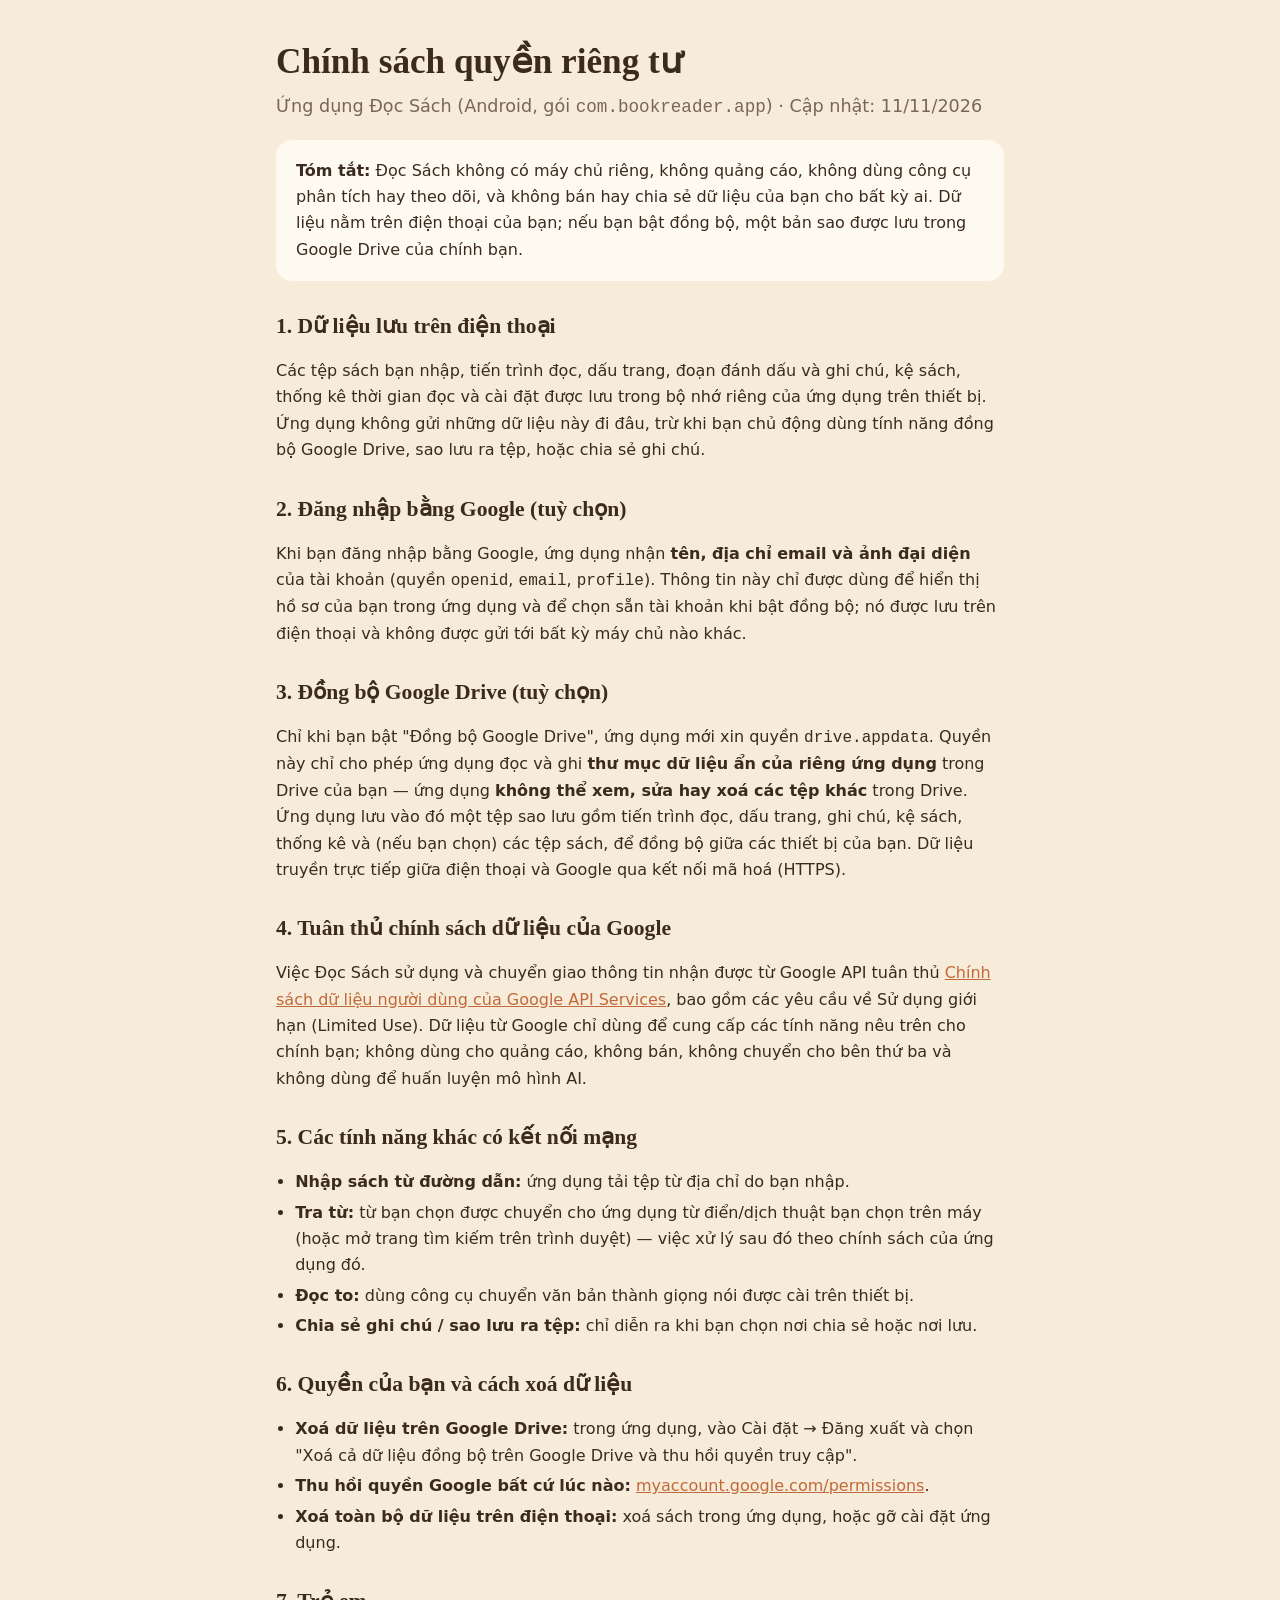
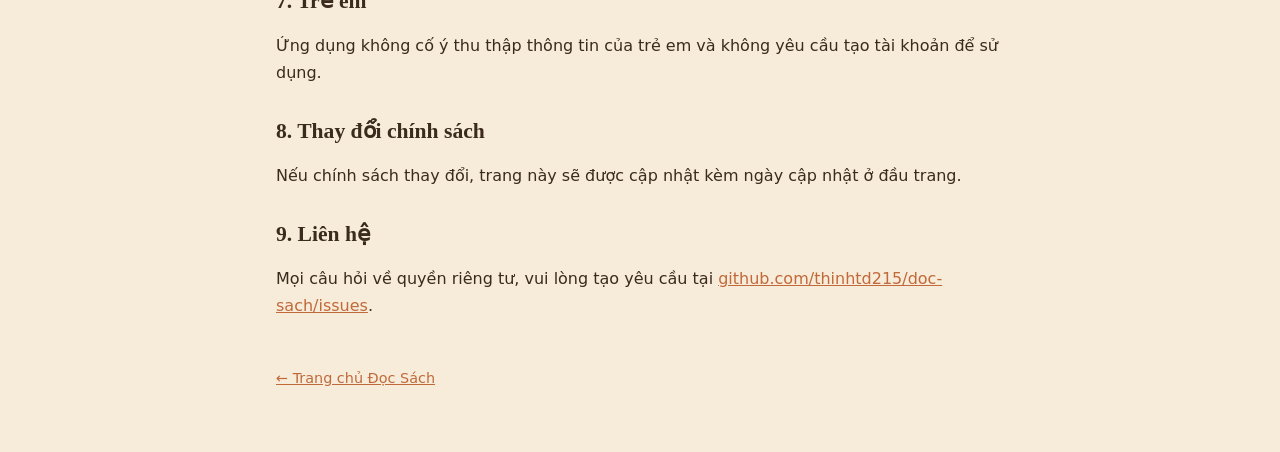
==== privacy.html @ 80319d90 "Add Đọc Sách homepage and privacy policy Co-Authored-By: Claude Opus 5.5 <noreply@anthropic.com> Cla" ====
<!doctype html>
<html lang="vi">
<head>
  <meta charset="utf-8">
  <meta name="viewport" content="width=device-width, initial-scale=1">
  <title>Chính sách quyền riêng tư — Đọc Sách</title>
  <link rel="stylesheet" href="style.css">
</head>
<body>
<main>
  <h1>Chính sách quyền riêng tư</h1>
  <p class="lead">Ứng dụng Đọc Sách (Android, gói <code>com.bookreader.app</code>) · Cập nhật: 11/11/2026</p>

  <div class="card">
    <strong>Tóm tắt:</strong> Đọc Sách không có máy chủ riêng, không quảng cáo, không dùng công cụ phân tích hay theo dõi,
    và không bán hay chia sẻ dữ liệu của bạn cho bất kỳ ai. Dữ liệu nằm trên điện thoại của bạn; nếu bạn bật đồng bộ,
    một bản sao được lưu trong Google Drive của chính bạn.
  </div>

  <h2>1. Dữ liệu lưu trên điện thoại</h2>
  <p>Các tệp sách bạn nhập, tiến trình đọc, dấu trang, đoạn đánh dấu và ghi chú, kệ sách, thống kê thời gian đọc và cài đặt
     được lưu trong bộ nhớ riêng của ứng dụng trên thiết bị. Ứng dụng không gửi những dữ liệu này đi đâu, trừ khi bạn chủ động
     dùng tính năng đồng bộ Google Drive, sao lưu ra tệp, hoặc chia sẻ ghi chú.</p>

  <h2>2. Đăng nhập bằng Google (tuỳ chọn)</h2>
  <p>Khi bạn đăng nhập bằng Google, ứng dụng nhận <strong>tên, địa chỉ email và ảnh đại diện</strong> của tài khoản
     (quyền <code>openid</code>, <code>email</code>, <code>profile</code>). Thông tin này chỉ được dùng để hiển thị hồ sơ
     của bạn trong ứng dụng và để chọn sẵn tài khoản khi bật đồng bộ; nó được lưu trên điện thoại và không được gửi tới
     bất kỳ máy chủ nào khác.</p>

  <h2>3. Đồng bộ Google Drive (tuỳ chọn)</h2>
  <p>Chỉ khi bạn bật "Đồng bộ Google Drive", ứng dụng mới xin quyền <code>drive.appdata</code>. Quyền này chỉ cho phép
     ứng dụng đọc và ghi <strong>thư mục dữ liệu ẩn của riêng ứng dụng</strong> trong Drive của bạn — ứng dụng
     <strong>không thể xem, sửa hay xoá các tệp khác</strong> trong Drive. Ứng dụng lưu vào đó một tệp sao lưu gồm tiến
     trình đọc, dấu trang, ghi chú, kệ sách, thống kê và (nếu bạn chọn) các tệp sách, để đồng bộ giữa các thiết bị của bạn.
     Dữ liệu truyền trực tiếp giữa điện thoại và Google qua kết nối mã hoá (HTTPS).</p>

  <h2>4. Tuân thủ chính sách dữ liệu của Google</h2>
  <p>Việc Đọc Sách sử dụng và chuyển giao thông tin nhận được từ Google API tuân thủ
     <a href="https://developers.google.com/terms/api-services-user-data-policy">Chính sách dữ liệu người dùng của Google API Services</a>,
     bao gồm các yêu cầu về Sử dụng giới hạn (Limited Use). Dữ liệu từ Google chỉ dùng để cung cấp các tính năng nêu trên
     cho chính bạn; không dùng cho quảng cáo, không bán, không chuyển cho bên thứ ba và không dùng để huấn luyện mô hình AI.</p>

  <h2>5. Các tính năng khác có kết nối mạng</h2>
  <ul>
    <li><strong>Nhập sách từ đường dẫn:</strong> ứng dụng tải tệp từ địa chỉ do bạn nhập.</li>
    <li><strong>Tra từ:</strong> từ bạn chọn được chuyển cho ứng dụng từ điển/dịch thuật bạn chọn trên máy (hoặc mở trang
        tìm kiếm trên trình duyệt) — việc xử lý sau đó theo chính sách của ứng dụng đó.</li>
    <li><strong>Đọc to:</strong> dùng công cụ chuyển văn bản thành giọng nói được cài trên thiết bị.</li>
    <li><strong>Chia sẻ ghi chú / sao lưu ra tệp:</strong> chỉ diễn ra khi bạn chọn nơi chia sẻ hoặc nơi lưu.</li>
  </ul>

  <h2>6. Quyền của bạn và cách xoá dữ liệu</h2>
  <ul>
    <li><strong>Xoá dữ liệu trên Google Drive:</strong> trong ứng dụng, vào Cài đặt → Đăng xuất và chọn
        "Xoá cả dữ liệu đồng bộ trên Google Drive và thu hồi quyền truy cập".</li>
    <li><strong>Thu hồi quyền Google bất cứ lúc nào:</strong>
        <a href="https://myaccount.google.com/permissions">myaccount.google.com/permissions</a>.</li>
    <li><strong>Xoá toàn bộ dữ liệu trên điện thoại:</strong> xoá sách trong ứng dụng, hoặc gỡ cài đặt ứng dụng.</li>
  </ul>

  <h2>7. Trẻ em</h2>
  <p>Ứng dụng không cố ý thu thập thông tin của trẻ em và không yêu cầu tạo tài khoản để sử dụng.</p>

  <h2>8. Thay đổi chính sách</h2>
  <p>Nếu chính sách thay đổi, trang này sẽ được cập nhật kèm ngày cập nhật ở đầu trang.</p>

  <h2>9. Liên hệ</h2>
  <p>Mọi câu hỏi về quyền riêng tư, vui lòng tạo yêu cầu tại
     <a href="https://github.com/thinhtd215/doc-sach/issues">github.com/thinhtd215/doc-sach/issues</a>.</p>

  <footer><a href="index.html">← Trang chủ Đọc Sách</a></footer>
</main>
</body>
</html>
---- style.css ----
:root { --bg:#f6ecd9; --card:#fffaf1; --ink:#3b2a1e; --muted:#7a6656; --accent:#c1693a; }
@media (prefers-color-scheme: dark) { :root { --bg:#1f1a15; --card:#2a231c; --ink:#efe4d4; --muted:#b3a290; --accent:#e08a57; } }
* { box-sizing: border-box; }
body { margin:0; background:var(--bg); color:var(--ink); font:16px/1.65 system-ui, -apple-system, "Segoe UI", Roboto, sans-serif; }
main { max-width:760px; margin:0 auto; padding:40px 16px 64px; }
h1, h2 { font-family: Georgia, "Times New Roman", serif; line-height:1.25; }
h1 { font-size:2.2rem; margin:0 0 8px; }
h2 { font-size:1.35rem; margin-top:32px; }
a { color:var(--accent); }
.lead { color:var(--muted); font-size:1.1rem; margin-top:0; }
.card { background:var(--card); border-radius:16px; padding:18px 20px; margin:16px 0; }
ul { padding-left:1.2rem; }
li { margin:4px 0; }
footer { margin-top:48px; color:var(--muted); font-size:.9rem; }
.badge { display:inline-block; background:var(--accent); color:#fff; border-radius:999px; padding:2px 10px; font-size:.85rem; }
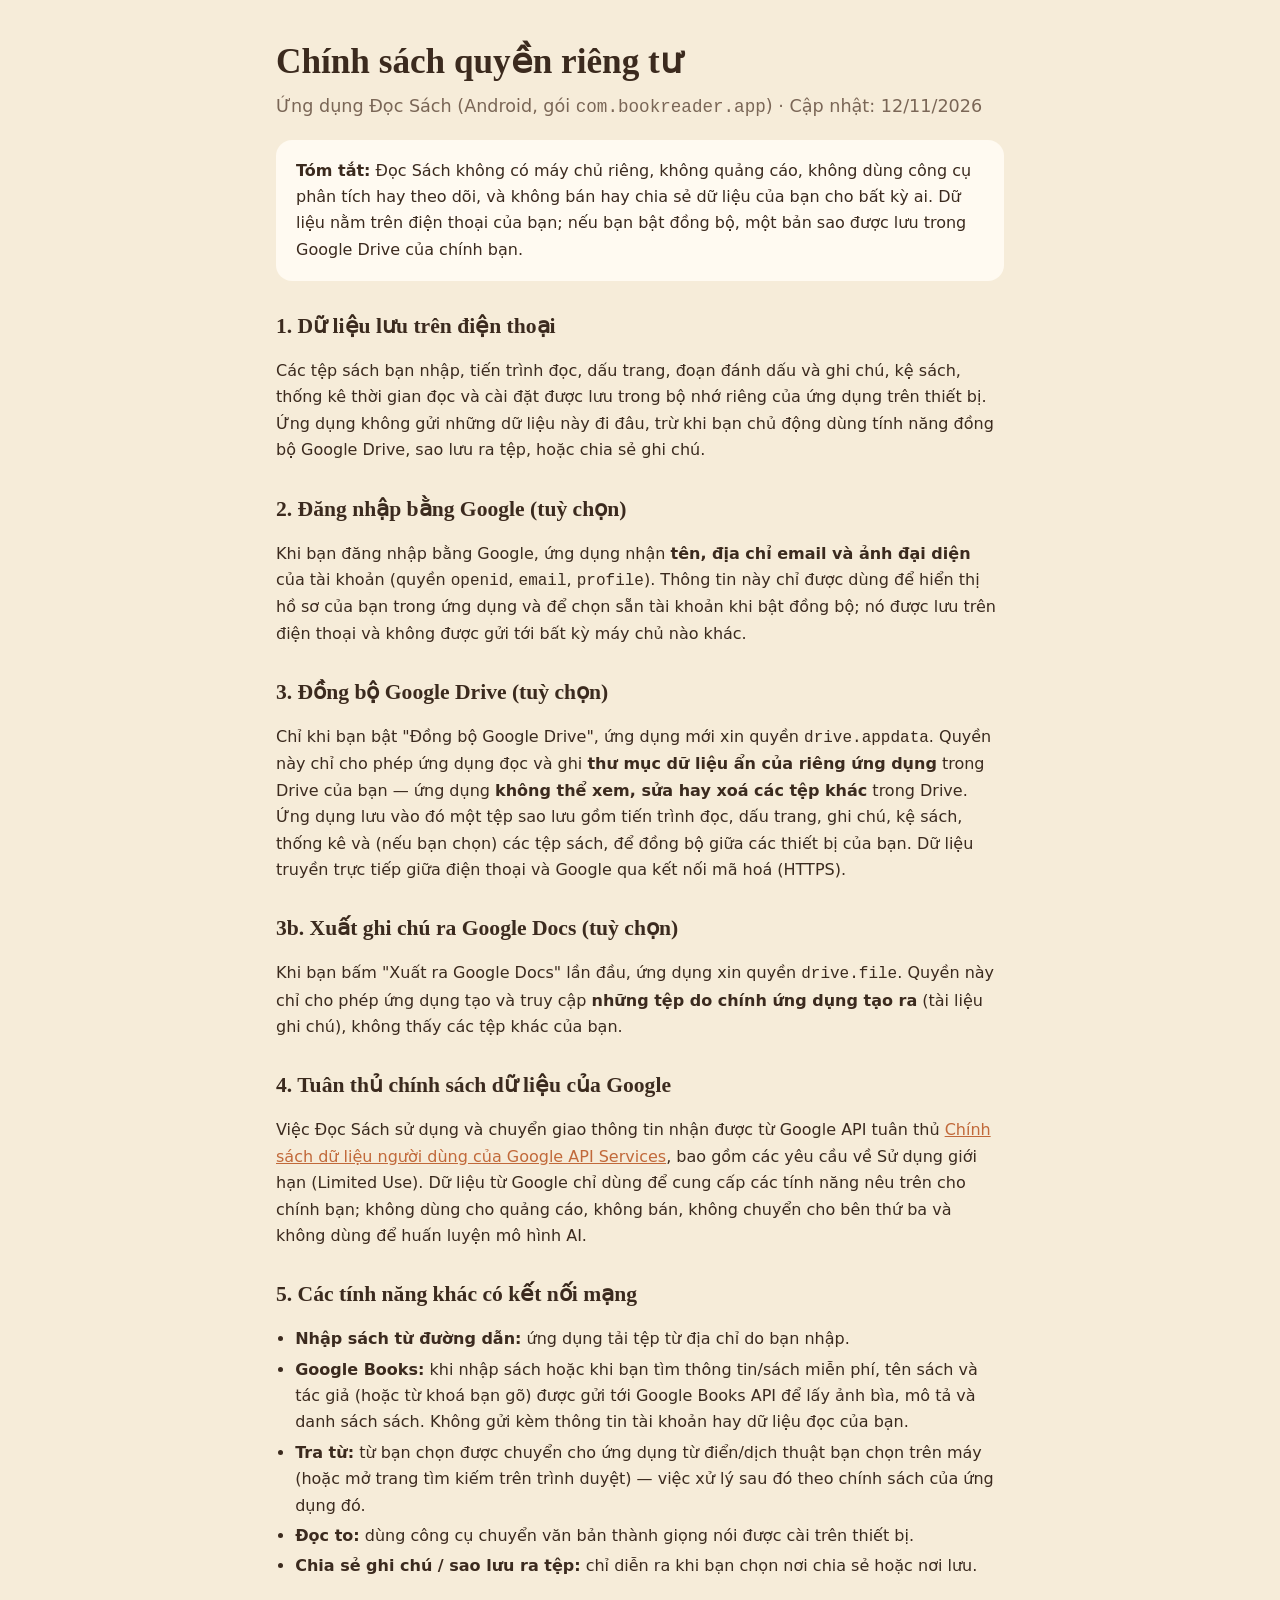
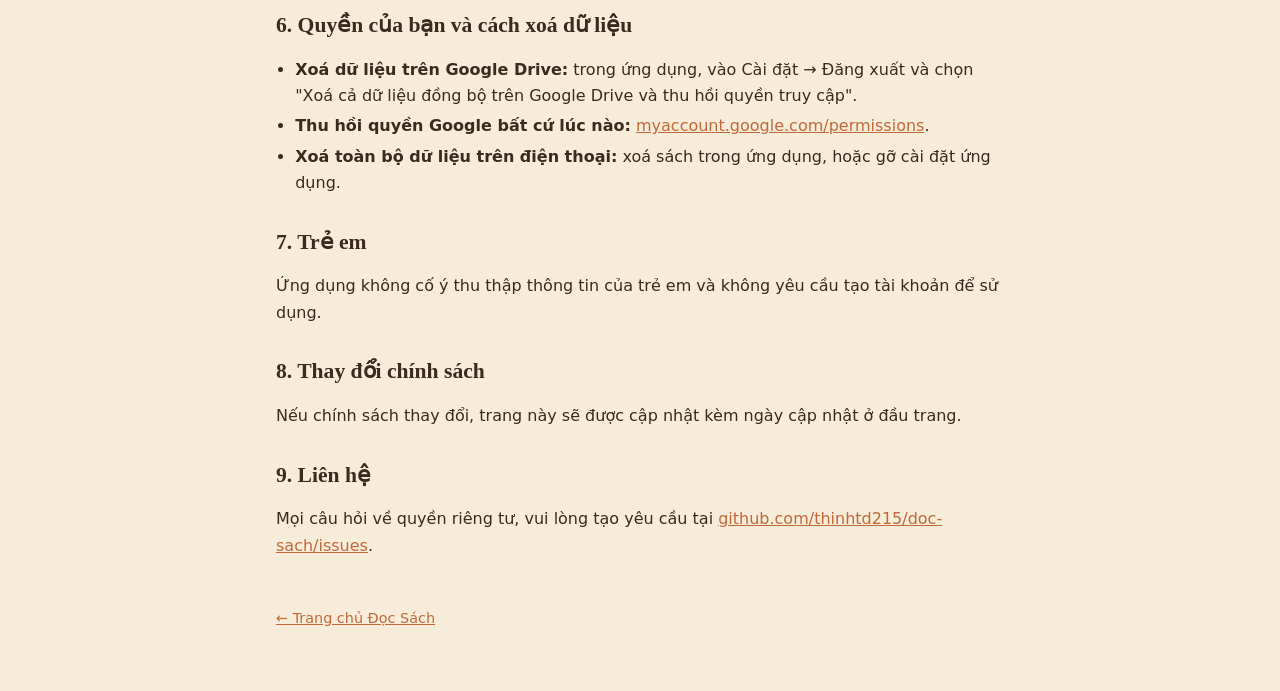
==== commit da6e0836: "Privacy policy: Google Docs export (drive.file) and Google Books Co-Authored-By: Claude Opus 5.5 <no" ====
--- a/privacy.html
+++ b/privacy.html
@@ -9,7 +9,7 @@
 <body>
 <main>
   <h1>Chính sách quyền riêng tư</h1>
-  <p class="lead">Ứng dụng Đọc Sách (Android, gói <code>com.bookreader.app</code>) · Cập nhật: 11/11/2026</p>
+  <p class="lead">Ứng dụng Đọc Sách (Android, gói <code>com.bookreader.app</code>) · Cập nhật: 12/11/2026</p>
 
   <div class="card">
     <strong>Tóm tắt:</strong> Đọc Sách không có máy chủ riêng, không quảng cáo, không dùng công cụ phân tích hay theo dõi,
@@ -35,6 +35,10 @@
      trình đọc, dấu trang, ghi chú, kệ sách, thống kê và (nếu bạn chọn) các tệp sách, để đồng bộ giữa các thiết bị của bạn.
      Dữ liệu truyền trực tiếp giữa điện thoại và Google qua kết nối mã hoá (HTTPS).</p>
 
+  <h2>3b. Xuất ghi chú ra Google Docs (tuỳ chọn)</h2>
+  <p>Khi bạn bấm "Xuất ra Google Docs" lần đầu, ứng dụng xin quyền <code>drive.file</code>. Quyền này chỉ cho phép ứng dụng
+     tạo và truy cập <strong>những tệp do chính ứng dụng tạo ra</strong> (tài liệu ghi chú), không thấy các tệp khác của bạn.</p>
+
   <h2>4. Tuân thủ chính sách dữ liệu của Google</h2>
   <p>Việc Đọc Sách sử dụng và chuyển giao thông tin nhận được từ Google API tuân thủ
      <a href="https://developers.google.com/terms/api-services-user-data-policy">Chính sách dữ liệu người dùng của Google API Services</a>,
@@ -44,6 +48,9 @@
   <h2>5. Các tính năng khác có kết nối mạng</h2>
   <ul>
     <li><strong>Nhập sách từ đường dẫn:</strong> ứng dụng tải tệp từ địa chỉ do bạn nhập.</li>
+    <li><strong>Google Books:</strong> khi nhập sách hoặc khi bạn tìm thông tin/sách miễn phí, tên sách và tác giả
+        (hoặc từ khoá bạn gõ) được gửi tới Google Books API để lấy ảnh bìa, mô tả và danh sách sách. Không gửi kèm
+        thông tin tài khoản hay dữ liệu đọc của bạn.</li>
     <li><strong>Tra từ:</strong> từ bạn chọn được chuyển cho ứng dụng từ điển/dịch thuật bạn chọn trên máy (hoặc mở trang
         tìm kiếm trên trình duyệt) — việc xử lý sau đó theo chính sách của ứng dụng đó.</li>
     <li><strong>Đọc to:</strong> dùng công cụ chuyển văn bản thành giọng nói được cài trên thiết bị.</li>
